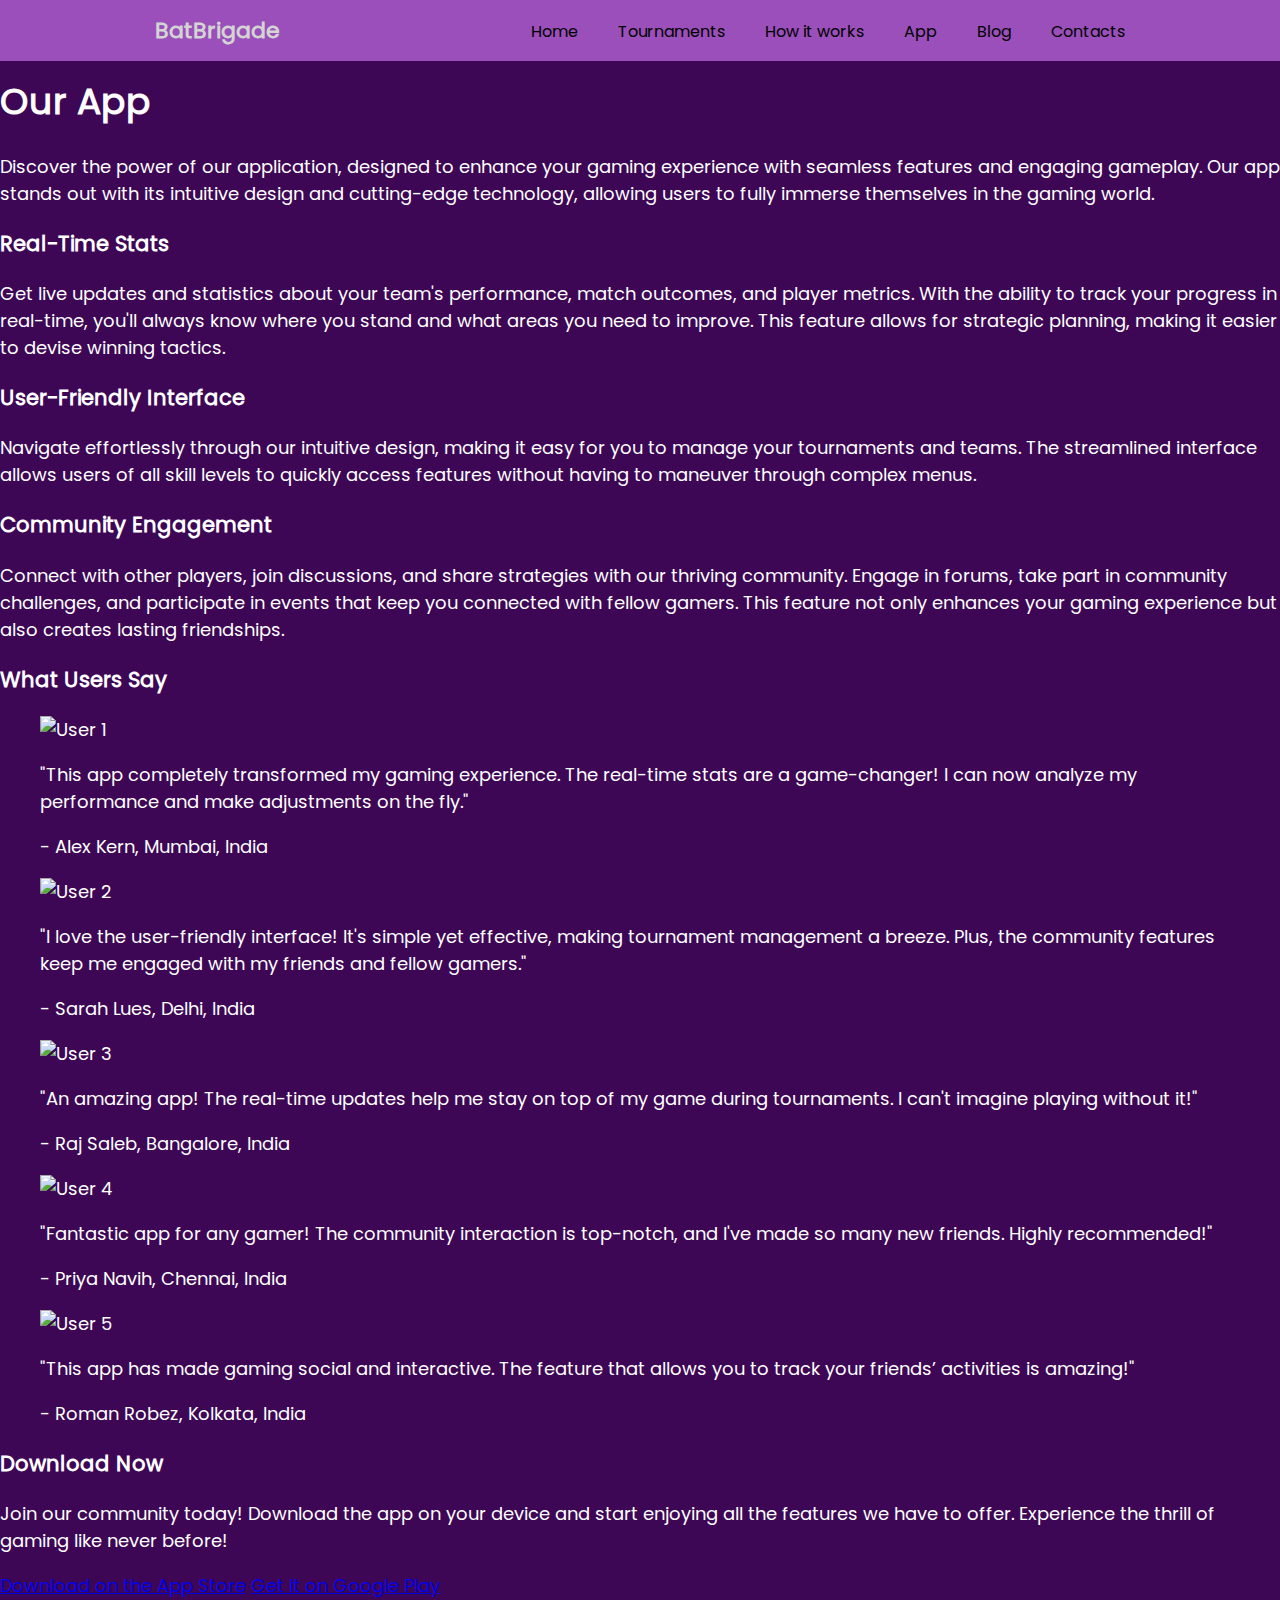
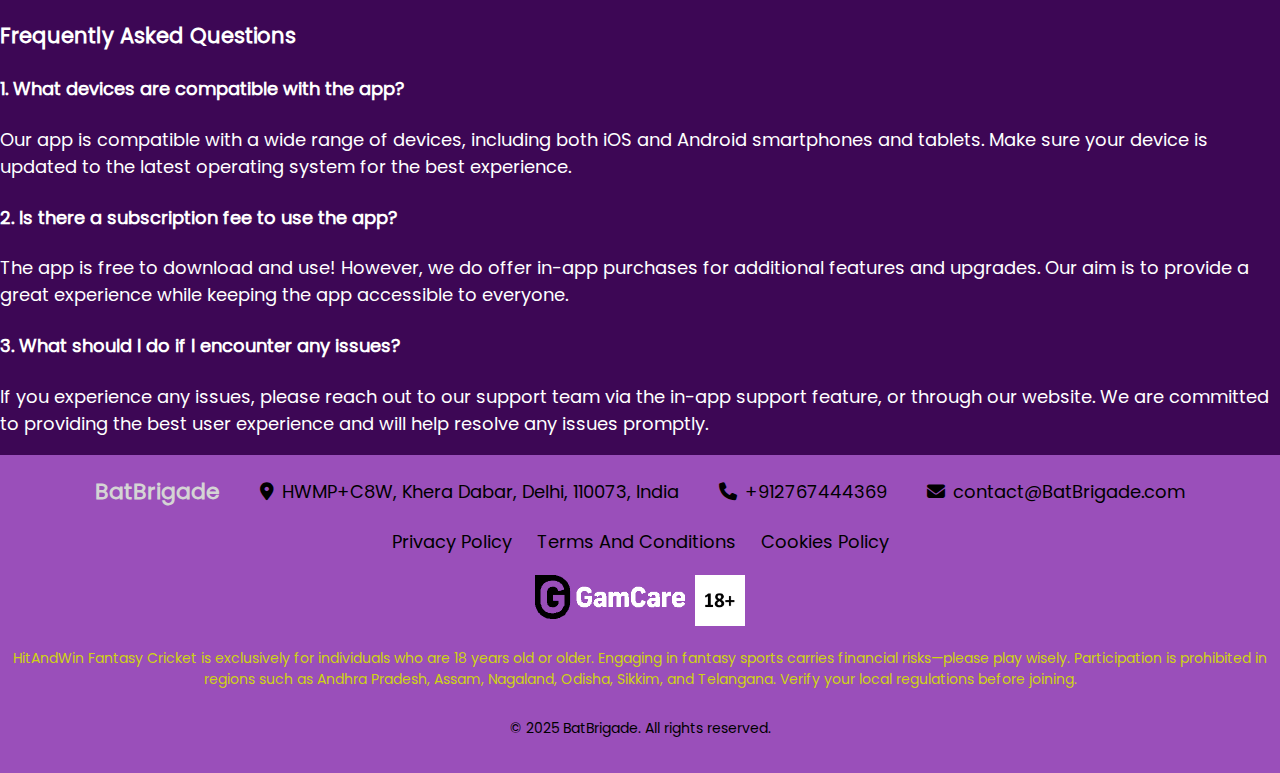
==== app/index.html @ 3cd1f61d "dddd" ====
<!DOCTYPE html>
<html lang="en">

<head>
    <meta charset="UTF-8" />
    <meta name="viewport" content="width=device-width, initial-scale=1.0" />
    <title>BatBrigade - Elevate Your Football Fantasy Experience</title>
    <meta name="description"
        content="BatBrigade offers an exhilarating football fantasy platform where strategy meets passion. Assemble your ultimate team, compete against others, and rise to the top of your league. Join us today for exciting challenges and exclusive rewards!" />
    <link rel="stylesheet" href="/fonts/fontawesome/css/all.min.css" />
    <link rel="icon" href="/img/favicon.ico" />
    <link rel="stylesheet" href="/style.css" />

    <script src="/burgerMenu.js" defer></script>
</head>

<body>
    <header class="header">
        <nav class="navigation">
            <a class="header-link" href="/">BatBrigade</a>
            <div class="burger-menu" id="burgerMenu">
                <div class="burger-line"></div>
                <div class="burger-line"></div>
                <div class="burger-line"></div>
            </div>
            <ul class="nav-list" id="navList">
                <li class="nav-item">
                    <a class="nav-link" href="/">Home</a>
                </li>
                <li class="nav-item">
                    <a class="nav-link" href="/tournaments/">Tournaments</a>
                </li>
                <li class="nav-item">
                    <a class="nav-link" href="/how-it-works/">How it works</a>
                </li>
                <li class="nav-item">
                    <a class="nav-link" href="/app/">App</a>
                </li>
                <li class="nav-item">
                    <a class="nav-link" href="/blog/">Blog</a>
                </li>
                <li class="nav-item">
                    <a class="nav-link" href="/contacts/">Contacts</a>
                </li>
            </ul>
        </nav>
    </header>

    <main class="main-content">
        <section class="app-section">
            <h1 class="app-title">Our App</h1>
            <p class="app-intro">Discover the power of our application, designed to enhance your gaming experience with seamless features and engaging gameplay. Our app stands out with its intuitive design and cutting-edge technology, allowing users to fully immerse themselves in the gaming world.</p>
        
            <div class="app-feature">
                <h3 class="app-feature-title">Real-Time Stats</h3>
                <p class="app-feature-description">Get live updates and statistics about your team's performance, match outcomes, and player metrics. With the ability to track your progress in real-time, you'll always know where you stand and what areas you need to improve. This feature allows for strategic planning, making it easier to devise winning tactics.</p>
            </div>
        
            <div class="app-feature">
                <h3 class="app-feature-title">User-Friendly Interface</h3>
                <p class="app-feature-description">Navigate effortlessly through our intuitive design, making it easy for you to manage your tournaments and teams. The streamlined interface allows users of all skill levels to quickly access features without having to maneuver through complex menus.</p>
            </div>
        
            <div class="app-feature">
                <h3 class="app-feature-title">Community Engagement</h3>
                <p class="app-feature-description">Connect with other players, join discussions, and share strategies with our thriving community. Engage in forums, take part in community challenges, and participate in events that keep you connected with fellow gamers. This feature not only enhances your gaming experience but also creates lasting friendships.</p>
            </div>
        
        
            <div class="app-testimonials-section">
                <h3 class="app-testimonials-title">What Users Say</h3>
                <blockquote class="app-testimonial">
                    <img src="/img/user/user1.jpg" alt="User 1" class="user-image" />
                    <p>"This app completely transformed my gaming experience. The real-time stats are a game-changer! I can now analyze my performance and make adjustments on the fly."</p>
                    <p>- Alex Kern, Mumbai, India</p>
                </blockquote>
                <blockquote class="app-testimonial">
                    <img src="/img/user/user2.jpg" alt="User 2" class="user-image" />
                    <p>"I love the user-friendly interface! It's simple yet effective, making tournament management a breeze. Plus, the community features keep me engaged with my friends and fellow gamers."</p>
                    <p>- Sarah Lues, Delhi, India</p>
                </blockquote>
                <blockquote class="app-testimonial">
                    <img src="/img/user/user3.jpg" alt="User 3" class="user-image" />
                    <p>"An amazing app! The real-time updates help me stay on top of my game during tournaments. I can't imagine playing without it!"</p>
                    <p>- Raj Saleb, Bangalore, India</p>
                </blockquote>
                <blockquote class="app-testimonial">
                    <img src="/img/user/user4.jpg" alt="User 4" class="user-image" />
                    <p>"Fantastic app for any gamer! The community interaction is top-notch, and I've made so many new friends. Highly recommended!"</p>
                    <p>- Priya Navih, Chennai, India</p>
                </blockquote>
                <blockquote class="app-testimonial">
                    <img src="/img/user/user5.jpg" alt="User 5" class="user-image" />
                    <p>"This app has made gaming social and interactive. The feature that allows you to track your friends’ activities is amazing!"</p>
                    <p>- Roman Robez, Kolkata, India</p>
                </blockquote>
            </div>
        
            <div class="app-download-section">
                <h3 class="app-download-title">Download Now</h3>
                <p class="app-download-description">Join our community today! Download the app on your device and start enjoying all the features we have to offer. Experience the thrill of gaming like never before!</p>
                <a class="app-download-button" href="/contacts/">Download on the App Store</a>
                <a class="app-download-button" href="/contacts/">Get it on Google Play</a>
            </div>
        </section>
        <Section>

            <div class="app-faq-section">
                <h3 class="app-faq-title">Frequently Asked Questions</h3>
                <div class="app-faq-item">
                    <h4 class="app-faq-question">1. What devices are compatible with the app?</h4>
                    <p class="app-faq-answer">Our app is compatible with a wide range of devices, including both iOS and Android smartphones and tablets. Make sure your device is updated to the latest operating system for the best experience.</p>
                </div>
                <div class="app-faq-item">
                    <h4 class="app-faq-question">2. Is there a subscription fee to use the app?</h4>
                    <p class="app-faq-answer">The app is free to download and use! However, we do offer in-app purchases for additional features and upgrades. Our aim is to provide a great experience while keeping the app accessible to everyone.</p>
                </div>
                <div class="app-faq-item">
                    <h4 class="app-faq-question">3. What should I do if I encounter any issues?</h4>
                    <p class="app-faq-answer">If you experience any issues, please reach out to our support team via the in-app support feature, or through our website. We are committed to providing the best user experience and will help resolve any issues promptly.</p>
                </div>
            </div>
        </Section>

        
    </main>

    <footer class="site-footer">
        <div class="footer-content">
            <div class="footer-details">
                <a class="footer-brand" href="/">BatBrigade</a>
                <a class="footer-location" href="https://maps.app.goo.gl/PAyscqcMWLx6VboC6" target="_blank">
                    <i class="fas fa-map-marker-alt"></i>HWMP+C8W, Khera Dabar, Delhi, 110073, India
                </a>
                <a class="footer-phone" href="tel:+912767444369">
                    <i class="fas fa-phone"></i> +912767444369
                </a>
                <a class="footer-email" href="mailto:contact@BatBrigade.com">
                    <i class="fas fa-envelope"></i> contact@BatBrigade.com
                </a>
            </div>
            <div class="footer-links">
                <a href="/privacy-policy/">Privacy Policy</a>
                <a href="/terms-conditions/">Terms And Conditions</a>
                <a href="/cookies-policy/">Cookies Policy</a>
            </div>
            <div class="footer-badges">
                <a href="https://www.gamcare.org" target="_blank">
                    <img src="/img/ga-care2.png" alt="begamble" class="footer-badge" />
                </a>
                <img src="/img/18.jpg" alt="18+" class="footer-age-restriction" />
            </div>
        </div>
        <p class="footer-warn">
            HitAndWin Fantasy Cricket is exclusively for individuals who are 18 years old or older. Engaging in fantasy sports carries financial risks—please play wisely. Participation is prohibited in regions such as Andhra Pradesh, Assam, Nagaland, Odisha, Sikkim, and Telangana. Verify your local regulations before joining.
        </p>
        <p class="footer-rights">&copy; 2025 BatBrigade. All rights reserved.</p>
    </footer>
</body>

</html>
---- style.css ----
@font-face {
    font-family: "Poppins";
    src: url("fonts/Poppins-Regular.ttf") format("truetype");
    font-weight: normal;
    font-style: normal;
}

html,
body {
    height: 100%;
    max-width: 1920px;
    margin: 0 auto;
}

html {
    scroll-behavior: smooth;
}

body {
    font-family: "Poppins", sans-serif;
    font-size: 18px;
    font-weight: 400;
    margin: 0;
    background-color: #3d0755;
    color: rgb(255, 255, 255);
    display: flex;
    flex-direction: column;
    overflow-x: hidden;
}

* {
    box-sizing: border-box;
}

@media (max-width: 900px) {
    body {
        font-size: 16px;
    }
    .navigation {
        flex-direction: column;
        gap: 10px;
    }
    .header {
        padding: 35px 0;
        display: flex;
        justify-content: center;
    }
    .main-content {
        margin-top: 80px !important;
    }

    
}
body::-webkit-scrollbar {
    width: 10px;
    background-color: white;
}
body::-webkit-scrollbar-thumb {
    background-color: silver;
}
body::-webkit-scrollbar-track {
    -webkit-box-shadow: inset 0 0 6px white;
    background-color: transparent;
}
.header {
    padding: 14px 20px;
    position: fixed;
    top: 0px;
    left: 0px;
    right: 0px;
    background-color: #9a4fba;
    transition: top 0.3s;
    z-index: 1000;
    max-width: 1920px;
    margin: 0 auto;
    transition: transform 0.3s ease; /* Smooth transition */
}

.header.hidden {
    transform: translateY(-100%);  /* Move off screen */
}
.navigation {
    display: flex;
    justify-content: center;
    align-items: center;
}
.header-link,
.footer-brand {
    text-decoration: none;
    color: rgb(212, 212, 212);
    font-weight: 900;
    font-size: 22px;
    transition: color 0.3s ease;
}
.nav-list {
    list-style: none;
    padding: 0;
    margin: 0;
    display: flex;
}
.nav-item {
    margin-left: 20px;
}
.nav-link {
    font-weight: 100;
    text-decoration: none;
    color: rgb(0, 0, 0);
    font-size: 16px;
    border-bottom: 1px solid transparent;
    transition: color 0.3s ease;
}

@media (max-width: 550px) {
    .nav-item {
        margin-left: 5px;
        font-size: 14px;
    }
    .nav-link {
        padding: 2px 5px;
    }
}

.nav-list.show {
    max-height: 500px;
    opacity: 1;
}

.burger-menu {
    display: none;
    flex-direction: column;
    cursor: pointer;
    transition: transform 0.3s ease;
}

.burger-line {
    width: 30px;
    height: 2px;
    background-color: rgb(0, 0, 0);
    margin: 3px 0;
    transition: 0.3s;
}

.burger-menu.active .burger-line:nth-child(1) {
    transform: translateY(8px) rotate(45deg);
}

.burger-menu.active .burger-line:nth-child(2) {
    opacity: 0;
}

.burger-menu.active .burger-line:nth-child(3) {
    transform: translateY(-8px) rotate(-45deg);
}

@media (max-width: 730px) {
    .nav-list {
        list-style: none;
        padding: 0;
        margin: 0;
        display: flex;
        transition: max-height 0.3s ease, opacity 0.3s ease;
        max-height: 0;
        overflow: hidden;
        opacity: 0;
    }
    .nav-list {
        display: flex;
    }

    .burger-menu {
        display: flex;
        margin-right: 15px;
    }
    .navigation {
        flex-direction: row;
        flex-wrap: wrap;
    }
}

.main-content {
    margin-top: 50px;
}

.navigation {
    margin: 0 auto;
    display: flex;
    align-items: center;
    width: 100%;
    max-width: 1200px;
    justify-content: space-around;
}

@media (max-width: 768px) {
    .main-content {
        margin-top: 52px;
    }
    .navigation {
        justify-content: space-evenly;
    }
}

.nav-list {
    display: flex;
    gap: 20px;
    list-style: none;
}

.nav-item {
    position: relative;
}

@media (max-width: 730px) {
    .burger-menu {
        display: flex;
    }
    .nav-list {
        display: flex;
        flex-direction: column;
        background-color: #ced413;
        position: absolute;
        top: 60px;
        right: 0;
        width: 100%;
        padding: 15px;
        box-shadow: 0 4px 6px rgba(0, 0, 0, 0.1);
    }
    .nav-list.active {
        display: flex;
    }
}

@media (max-width:426px) {
    .header{
        background-color: transparent;
        border-bottom: none;
    }

    .header-link{
        display: none;
    }
    
    .burger-line{
        background-color: white;
    }
    .main-content{
        margin-top: 0;
    }
    .slider-header{
        margin-top: 0;
    }
    .burger-menu{
        z-index: 10000;
        position: fixed;
        right: 15px;
        top: 15px;
    }
    .nav-list{
        top: 0;
    }
}

.site-footer {
    background-color: #9a4fba; /* Темно-синий цвет фона */
    color: #000000; /* Светлый цвет текста */
    padding: 20px 0;
    margin-top: auto;
}

.footer-content {
    max-width: 1200px; /* Максимальная ширина футера */
    margin: 0 auto; /* Центрирование */
    padding: 0 20px; /* Отступы */
    display: flex; /* Для выравнивания по строкам */
    flex-direction: column; /* Вертикальное расположение элементов */
    align-items: center; /* Центрирование элементов по горизонтали */
}

.footer-details {
    margin-bottom: 20px; /* Отступ внизу */
    text-align: center; /* Центрирование текста */
    display: flex;
    justify-content: space-between;
    gap: 40px;
}

.footer-location,
.footer-phone,
.footer-email {
    color: #000000; /* Цвет текста */
    display: flex; /* Блочный элемент для переноса на новую строку */
    align-items: center;
    gap: 8px;
    text-decoration: none; /* Убираем подчеркивание */
    transition: color 0.3s ease;
}

.footer-links {
    margin-bottom: 20px; /* Отступ внизу */
    text-align: center; /* Центрирование */
}

.footer-links a {
    margin: 0 10px; /* Группируем ссылки с отступами */
    color: #000000; /* Цвет текста */
    text-decoration: none; /* Убираем подчеркивание */
    transition: color 0.3s; /* Плавный переход цвета */
}

.footer-badges {
    display: flex; /* Для выстраивания значков в ряд */
    justify-content: center; /* Центрирование */
}

.footer-age-restriction {
    max-width: 50px; /* Максимальная ширина значков */
    margin: 0 5px; /* Отступ между значками */
}

.footer-badge {
    max-width: 150px; /* Максимальная ширина значков */
    margin: 0 5px; /* Отступ между значками */
}

.footer-rights {
    text-align: center; /* Центрируем текст */
    margin-top: 20px; /* Отступ сверху */
    font-size: 14px; /* Размер шрифта */
}
.footer-warn {
    text-align: center; /* Центрируем текст */
    padding: 8px;
    font-size: 14px; /* Размер шрифта */
    color: #ced413;
}
/* Адаптивность */
@media (max-width: 1200px) {
    .footer-details {
        margin-bottom: 20px; /* Отступ внизу */
        text-align: center; /* Центрирование текста */
        display: block;
    }
    
}

/* Адаптивность */
@media (max-width: 768px) {
    .footer-content {
        flex-direction: column; /* Убеждаемся, что элементы остаются вертикальными на маленьких экранах */
    }
}



















@media (min-width: 1025px) {
    .header-link:hover,
    .footer-brand:hover {
        color: rgb(0, 0, 0);
    }
    .nav-link:hover {
        color: rgb(176, 176, 176);
    }
    .footer-location:hover,
    .footer-phone:hover,
    .footer-email:hover {
        color: rgb(176, 176, 176);
    }
    .footer-links a:hover {
        color: rgb(176, 176, 176);
    }
}
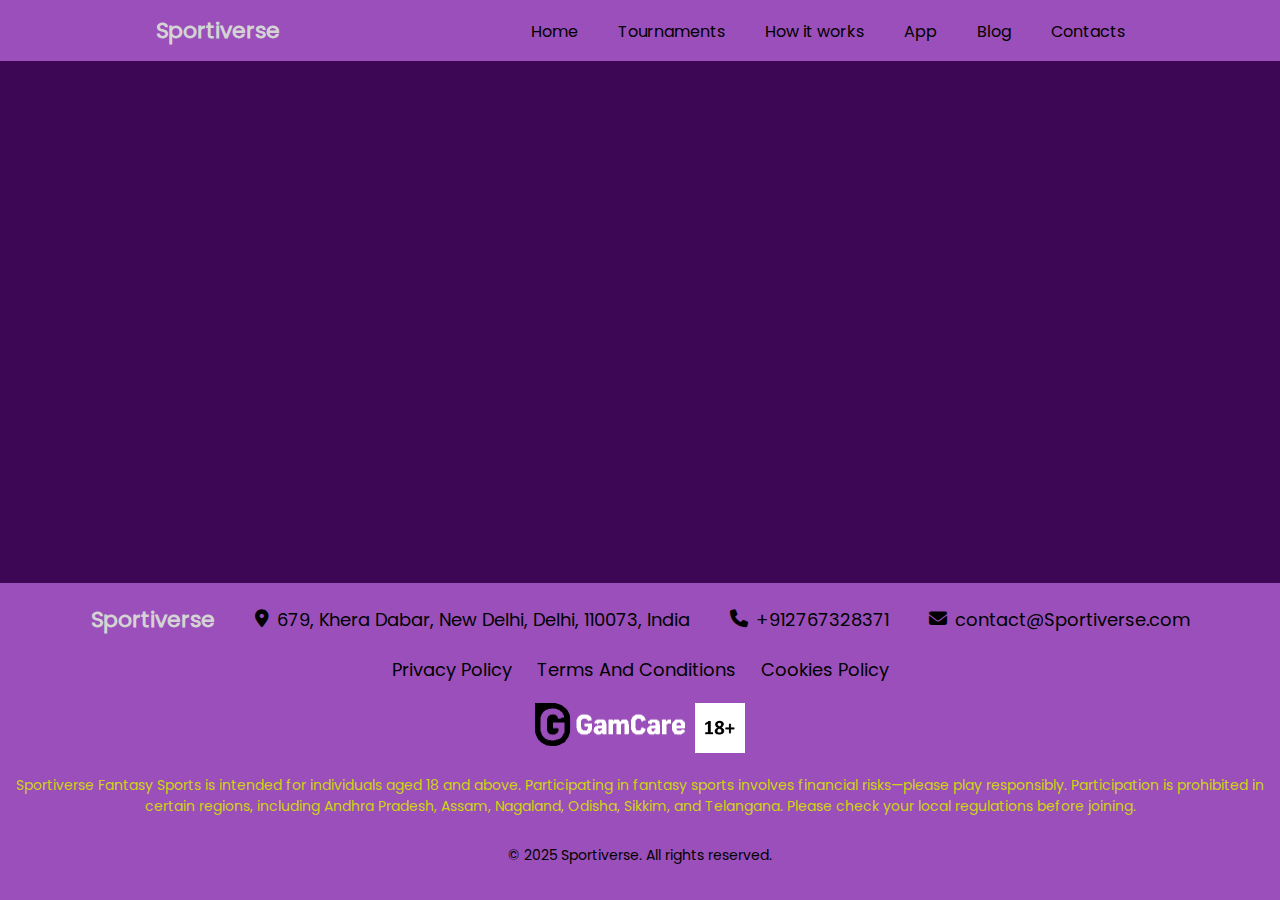
==== commit bf86dd2d: "dfgdfg" ====
--- a/app/index.html
+++ b/app/index.html
@@ -4,20 +4,25 @@
 <head>
     <meta charset="UTF-8" />
     <meta name="viewport" content="width=device-width, initial-scale=1.0" />
-    <title>BatBrigade - Elevate Your Football Fantasy Experience</title>
+    <title>
+        Explore the Sportiverse App - Your Fantasy Sports Companion
+    </title>
     <meta name="description"
-        content="BatBrigade offers an exhilarating football fantasy platform where strategy meets passion. Assemble your ultimate team, compete against others, and rise to the top of your league. Join us today for exciting challenges and exclusive rewards!" />
+        content="Discover the Sportiverse app! Join a thrilling fantasy sports experience at your fingertips. Build teams, track stats, and compete with friends all from your mobile device. Download now and elevate your game!"
+    />
     <link rel="stylesheet" href="/fonts/fontawesome/css/all.min.css" />
     <link rel="icon" href="/img/favicon.ico" />
     <link rel="stylesheet" href="/style.css" />
 
     <script src="/burgerMenu.js" defer></script>
+    <script src="/header.js" defer></script>
+
 </head>
 
 <body>
     <header class="header">
         <nav class="navigation">
-            <a class="header-link" href="/">BatBrigade</a>
+            <a class="header-link" href="/">Sportiverse</a>
             <div class="burger-menu" id="burgerMenu">
                 <div class="burger-line"></div>
                 <div class="burger-line"></div>
@@ -46,97 +51,22 @@
         </nav>
     </header>
 
-    <main class="main-content">
-        <section class="app-section">
-            <h1 class="app-title">Our App</h1>
-            <p class="app-intro">Discover the power of our application, designed to enhance your gaming experience with seamless features and engaging gameplay. Our app stands out with its intuitive design and cutting-edge technology, allowing users to fully immerse themselves in the gaming world.</p>
-        
-            <div class="app-feature">
-                <h3 class="app-feature-title">Real-Time Stats</h3>
-                <p class="app-feature-description">Get live updates and statistics about your team's performance, match outcomes, and player metrics. With the ability to track your progress in real-time, you'll always know where you stand and what areas you need to improve. This feature allows for strategic planning, making it easier to devise winning tactics.</p>
-            </div>
-        
-            <div class="app-feature">
-                <h3 class="app-feature-title">User-Friendly Interface</h3>
-                <p class="app-feature-description">Navigate effortlessly through our intuitive design, making it easy for you to manage your tournaments and teams. The streamlined interface allows users of all skill levels to quickly access features without having to maneuver through complex menus.</p>
-            </div>
-        
-            <div class="app-feature">
-                <h3 class="app-feature-title">Community Engagement</h3>
-                <p class="app-feature-description">Connect with other players, join discussions, and share strategies with our thriving community. Engage in forums, take part in community challenges, and participate in events that keep you connected with fellow gamers. This feature not only enhances your gaming experience but also creates lasting friendships.</p>
-            </div>
-        
-        
-            <div class="app-testimonials-section">
-                <h3 class="app-testimonials-title">What Users Say</h3>
-                <blockquote class="app-testimonial">
-                    <img src="/img/user/user1.jpg" alt="User 1" class="user-image" />
-                    <p>"This app completely transformed my gaming experience. The real-time stats are a game-changer! I can now analyze my performance and make adjustments on the fly."</p>
-                    <p>- Alex Kern, Mumbai, India</p>
-                </blockquote>
-                <blockquote class="app-testimonial">
-                    <img src="/img/user/user2.jpg" alt="User 2" class="user-image" />
-                    <p>"I love the user-friendly interface! It's simple yet effective, making tournament management a breeze. Plus, the community features keep me engaged with my friends and fellow gamers."</p>
-                    <p>- Sarah Lues, Delhi, India</p>
-                </blockquote>
-                <blockquote class="app-testimonial">
-                    <img src="/img/user/user3.jpg" alt="User 3" class="user-image" />
-                    <p>"An amazing app! The real-time updates help me stay on top of my game during tournaments. I can't imagine playing without it!"</p>
-                    <p>- Raj Saleb, Bangalore, India</p>
-                </blockquote>
-                <blockquote class="app-testimonial">
-                    <img src="/img/user/user4.jpg" alt="User 4" class="user-image" />
-                    <p>"Fantastic app for any gamer! The community interaction is top-notch, and I've made so many new friends. Highly recommended!"</p>
-                    <p>- Priya Navih, Chennai, India</p>
-                </blockquote>
-                <blockquote class="app-testimonial">
-                    <img src="/img/user/user5.jpg" alt="User 5" class="user-image" />
-                    <p>"This app has made gaming social and interactive. The feature that allows you to track your friends’ activities is amazing!"</p>
-                    <p>- Roman Robez, Kolkata, India</p>
-                </blockquote>
-            </div>
-        
-            <div class="app-download-section">
-                <h3 class="app-download-title">Download Now</h3>
-                <p class="app-download-description">Join our community today! Download the app on your device and start enjoying all the features we have to offer. Experience the thrill of gaming like never before!</p>
-                <a class="app-download-button" href="/contacts/">Download on the App Store</a>
-                <a class="app-download-button" href="/contacts/">Get it on Google Play</a>
-            </div>
-        </section>
-        <Section>
+    <main class="app-content">
 
-            <div class="app-faq-section">
-                <h3 class="app-faq-title">Frequently Asked Questions</h3>
-                <div class="app-faq-item">
-                    <h4 class="app-faq-question">1. What devices are compatible with the app?</h4>
-                    <p class="app-faq-answer">Our app is compatible with a wide range of devices, including both iOS and Android smartphones and tablets. Make sure your device is updated to the latest operating system for the best experience.</p>
-                </div>
-                <div class="app-faq-item">
-                    <h4 class="app-faq-question">2. Is there a subscription fee to use the app?</h4>
-                    <p class="app-faq-answer">The app is free to download and use! However, we do offer in-app purchases for additional features and upgrades. Our aim is to provide a great experience while keeping the app accessible to everyone.</p>
-                </div>
-                <div class="app-faq-item">
-                    <h4 class="app-faq-question">3. What should I do if I encounter any issues?</h4>
-                    <p class="app-faq-answer">If you experience any issues, please reach out to our support team via the in-app support feature, or through our website. We are committed to providing the best user experience and will help resolve any issues promptly.</p>
-                </div>
-            </div>
-        </Section>
-
-        
     </main>
 
     <footer class="site-footer">
         <div class="footer-content">
             <div class="footer-details">
-                <a class="footer-brand" href="/">BatBrigade</a>
-                <a class="footer-location" href="https://maps.app.goo.gl/PAyscqcMWLx6VboC6" target="_blank">
-                    <i class="fas fa-map-marker-alt"></i>HWMP+C8W, Khera Dabar, Delhi, 110073, India
+                <a class="footer-brand" href="/">Sportiverse</a>
+                <a class="footer-location" href="https://maps.app.goo.gl/9UBGPuFStXqx4ErX6" target="_blank">
+                    <i class="fas fa-map-marker-alt"></i>679, Khera Dabar, New Delhi, Delhi, 110073, India
                 </a>
-                <a class="footer-phone" href="tel:+912767444369">
-                    <i class="fas fa-phone"></i> +912767444369
+                <a class="footer-phone" href="tel:+912767328371">
+                    <i class="fas fa-phone"></i> +912767328371
                 </a>
-                <a class="footer-email" href="mailto:contact@BatBrigade.com">
-                    <i class="fas fa-envelope"></i> contact@BatBrigade.com
+                <a class="footer-email" href="mailto:contact@Sportiverse.com">
+                    <i class="fas fa-envelope"></i> contact@Sportiverse.com
                 </a>
             </div>
             <div class="footer-links">
@@ -152,10 +82,11 @@
             </div>
         </div>
         <p class="footer-warn">
-            HitAndWin Fantasy Cricket is exclusively for individuals who are 18 years old or older. Engaging in fantasy sports carries financial risks—please play wisely. Participation is prohibited in regions such as Andhra Pradesh, Assam, Nagaland, Odisha, Sikkim, and Telangana. Verify your local regulations before joining.
+            Sportiverse Fantasy Sports is intended for individuals aged 18 and above. Participating in fantasy sports involves financial risks—please play responsibly. Participation is prohibited in certain regions, including Andhra Pradesh, Assam, Nagaland, Odisha, Sikkim, and Telangana. Please check your local regulations before joining.
         </p>
-        <p class="footer-rights">&copy; 2025 BatBrigade. All rights reserved.</p>
+        <p class="footer-rights">&copy; 2025 Sportiverse. All rights reserved.</p>
     </footer>
+
 </body>
 
 </html>--- a/style.css
+++ b/style.css
@@ -121,8 +121,7 @@
 }
 
 .nav-list.show {
-    max-height: 500px;
-    opacity: 1;
+    transform: translateX(100%); /* Перемещаем меню на экран */
 }
 
 .burger-menu {
@@ -154,23 +153,29 @@
 
 @media (max-width: 730px) {
     .nav-list {
-        list-style: none;
-        padding: 0;
-        margin: 0;
-        display: flex;
-        transition: max-height 0.3s ease, opacity 0.3s ease;
-        max-height: 0;
-        overflow: hidden;
-        opacity: 0;
+        position: fixed; /* Закрепляем меню */
+        top: 0; /* Начинаем с верхней части экрана */
+        left: -100%; /* Начальное состояние: меню скрыто слева */
+        width: 100vw; /* Ширина меню на весь экран */
+        height: 100vh; /* Высота на весь экран */
+        background-color: #9a4fba; /* Цвет фона меню */
+        padding: 15px; /* Отступы */
+        transition: transform 0.3s ease; /* Плавный переход */
+        z-index: 999; /* Поверх других элементов */
     }
     .nav-list {
         display: flex;
     }
 
     .burger-menu {
-        display: flex;
-        margin-right: 15px;
-    }
+        display: flex; /* Показываем бургер-меню */
+        cursor: pointer;
+        z-index: 1001; /* Предоставляем бургеру высший приоритет */
+        position: fixed;
+        right: 15px; /* Положение бургер-меню */
+        top: 15px; /* Положение бургер-меню */
+    }
+    
     .navigation {
         flex-direction: row;
         flex-wrap: wrap;
@@ -214,11 +219,13 @@
         display: flex;
     }
     .nav-list {
+        text-align: center;
         display: flex;
         flex-direction: column;
-        background-color: #ced413;
+        justify-content: center;
+        background-color: #9a4fba; /* Цвет фона меню */
         position: absolute;
-        top: 60px;
+        top: 0;
         right: 0;
         width: 100%;
         padding: 15px;
@@ -367,6 +374,13 @@
 
 
 
+
+
+
+
+
+
+
 @media (min-width: 1025px) {
     .header-link:hover,
     .footer-brand:hover {
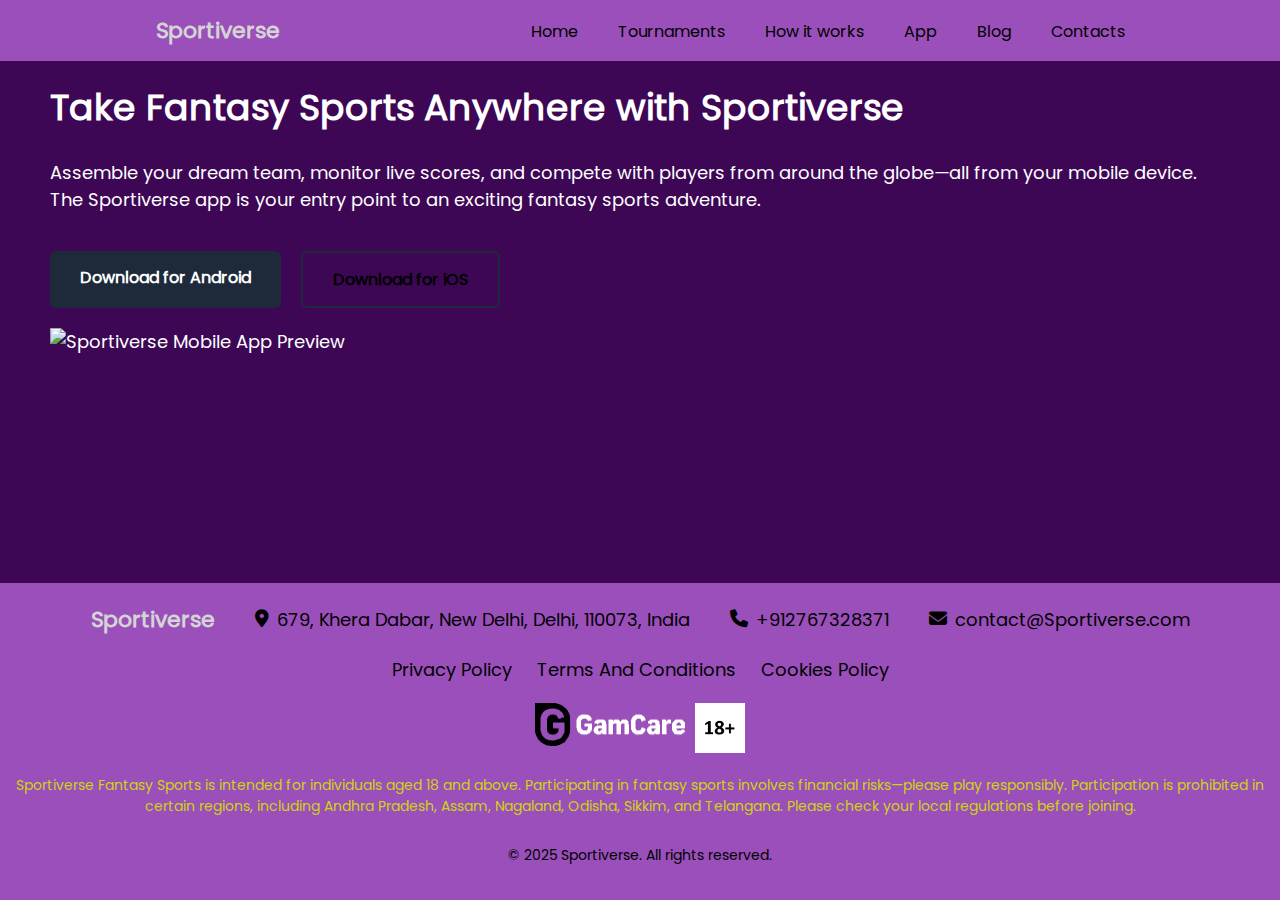
==== commit 15795d9d: "fix" ====
--- a/app/index.html
+++ b/app/index.html
@@ -53,6 +53,24 @@
 
     <main class="app-content">
 
+        <section class="app-hero">
+            <div class="container app">
+                <div class="app-content">
+                    <h1>Take Fantasy Sports Anywhere with Sportiverse</h1>
+                    <p class="app-subtitle">
+                        Assemble your dream team, monitor live scores, and compete with players from around the globe—all from your mobile device. The Sportiverse app is your entry point to an exciting fantasy sports adventure.
+                    </p>
+                    <div class="app-buttons">
+                        <a href="/index.html#form" class="btn primary">Download for Android</a>
+                        <a href="/index.html#form" class="btn secondary">Download for iOS</a>
+                    </div>
+                </div>
+                <div class="app-image">
+                    <img src="assets/img/new2.jpg" alt="Sportiverse Mobile App Preview">
+                </div>
+            </div>
+        </section>
+
     </main>
 
     <footer class="site-footer">
--- a/style.css
+++ b/style.css
@@ -181,6 +181,10 @@
         flex-wrap: wrap;
     }
 }
+.form-group{
+    align-items: flex-end;
+    margin-bottom: 20px;
+}
 
 .main-content {
     margin-top: 50px;
@@ -358,7 +362,410 @@
 
 
 
-
+.container-signup-context {
+    max-width: 1200px;
+    margin: 0 auto;
+    text-align: center;
+    margin-top: 80px;
+  }
+  
+  .signup-heading-context {
+    font-size: 1.5rem;
+    color: #ffffff;
+    margin-bottom: 40px;
+    text-shadow: 0 2px 4px rgba(0, 0, 0, 0.1);
+    padding: 0 20px;
+  }
+  
+  /* Content Layout */
+  .signup-content-context {
+    display: flex;
+    align-items: center;
+    justify-content: space-between;
+    flex-wrap: wrap;
+    gap: 30px;
+    margin-bottom: 40px;
+    padding: 0 20px;
+  }
+  
+  /* Image Styling */
+  .signup-image-context img {
+    width: 100%;
+    max-width: 500px;
+    border-radius: 15px;
+    box-shadow: 0 5px 15px rgba(0, 0, 0, 0.2);
+  }
+  
+  /* Form Wrapper */
+  .signup-form-wrapper-context {
+    flex: 1;
+    max-width: 450px;
+    background: #ffffff;
+    padding: 30px;
+    border-radius: 15px;
+    box-shadow: 0 5px 20px rgba(0, 0, 0, 0.1);
+    text-align: left;
+  }
+  
+  /* Form Labels */
+  .form-label-context {
+    font-size: 1rem;
+    color: #000000;
+    margin-bottom: 8px;
+    display: block;
+  }
+  
+  /* Form Inputs */
+  .form-input-context {
+    width: 100%;
+    padding: 10px 15px;
+    margin-bottom: 20px;
+    border: 1px solid #ddd;
+    border-radius: 8px;
+    font-size: 1rem;
+    transition: border-color 0.3s ease;
+  }
+  
+  .form-input-context:focus {
+    border-color: #ffd700;
+    outline: none;
+  }
+  
+  /* Submit Button */
+  .form-button-context {
+    display: block;
+    width: 100%;
+    padding: 12px 20px;
+    margin-top: 20px;
+    font-size: 1rem;
+    color: #ffffff;
+    background: linear-gradient(90deg, #0008ff, #6600ff);
+    border: none;
+    border-radius: 8px;
+    cursor: pointer;
+    font-weight: bold;
+    text-transform: uppercase;
+    transition: background 0.3s ease, transform 0.3s ease;
+    transition: all 0.2s ease-in-out;
+  }
+  
+  .form-button-context:hover {
+    background: linear-gradient(90deg, #0400ff, #00b7ff);
+    transform: translateY(-2px);
+  }
+  
+  /* Success Message */
+  .form-success-context {
+    font-size: 1rem;
+    color: #2d2d2d;
+    margin-top: 20px;
+    display: none;
+  }
+  
+  .form-success-context.visible {
+    display: block;
+  }
+
+  .privacy-link-contacts {
+    color: #007BFF;
+    transition: color 0.3s ease;
+  }
+  
+  /* Responsive Design */
+  @media (max-width: 900px) {
+    .signup-content-context {
+      flex-direction: column;
+      align-items: center;
+    }
+  
+    .signup-image-context img {
+      max-width: 80%;
+    }
+    .signup-form-wrapper-context{
+        width: 80%;
+        max-width: none;
+    }
+
+  }
+
+
+/* Games Section Styles */
+.Fantasy-section {
+    background-color: var(--body-color);
+    padding: 20px 0;
+  }
+  .Fantasy-btn {
+    display: block;
+    max-width: 200px;
+    text-align: center;
+    margin: 30px auto;
+  }
+  
+  .Fantasy-section .wrapper {
+    max-width: 1200px;
+    margin: 0 auto;
+    padding: 0 20px;
+  }
+  
+  .section-subtitle {
+    font-family: var(--font-body);
+    font-size: 1.2rem;
+    color: var(--text-color);
+    text-align: center;
+    margin-bottom: 60px;
+    animation: fadeInDown 1.2s ease-out;
+  }
+  
+  .Fantasy-grid {
+    display: grid;
+    grid-template-columns: repeat(auto-fit, minmax(280px, 1fr));
+    gap: 40px;
+  }
+  
+  .game-block {
+    background-color: var(--text-color-second);
+    border-radius: 20px;
+    overflow: hidden;
+    box-shadow: 0 4px 20px rgba(0, 0, 0, 0.1);
+    transition: transform 0.3s ease, box-shadow 0.3s ease;
+  }
+  
+  .game-block:hover {
+    transform: translateY(-10px);
+    box-shadow: 0 8px 30px rgba(0, 0, 0, 0.2);
+  }
+  
+  .game-image img {
+    width: 100%;
+    height: auto;
+    display: block;
+  }
+  
+  .game-content {
+    padding: 20px;
+    background-color: rgba(0, 0, 0, 0.347);
+  }
+  
+  .game-title {
+    font-family: var(--font-headings);
+    font-size: 1.8rem;
+    color: var(--heading-color);
+    margin-bottom: 15px;
+  }
+  
+  .game-description {
+    font-family: var(--font-body);
+    font-size: 1rem;
+    color: var(--text-color);
+    line-height: 1.6;
+    margin-bottom: 20px;
+  }
+  
+  .game-button {
+    display: inline-block;
+    padding: 10px 20px;
+    background-color: var(--primary-color);
+    color: var(--text-color-second);
+    border-radius: 25px;
+    text-decoration: none;
+    font-family: var(--font-headings);
+    font-weight: bold;
+    transition: background-color 0.3s ease;
+  }
+  
+  .game-button:hover {
+    background-color: var(--secondary-color);
+  }
+  
+  /* Animations */
+  @keyframes fadeInDown {
+    from {
+      opacity: 0;
+      transform: translateY(-20px);
+    }
+    to {
+      opacity: 1;
+      transform: translateY(0);
+    }
+  }
+  
+
+  
+
+
+
+
+  .Blog-section {
+    background-color: var(--body-color);
+    padding: 100px 0;
+  }
+  
+  
+  
+  
+  .Blog-grid {
+    display: grid;
+    grid-template-columns: repeat(2, 1fr); /* Ð”Ð²Ðµ ÐºÐ¾Ð»Ð¾Ð½ÐºÐ¸ */
+    gap: 30px;
+    padding: 0 20px;
+  }
+  
+  .Blog-block {
+    background-color: var(--footer-header-bg);
+    border-radius: 10px;
+    overflow: hidden;
+    box-shadow: 0 4px 12px rgba(0, 0, 0, 0.1);
+    transition: transform 0.3s ease, box-shadow 0.3s ease;
+    display: flex;
+    flex-direction: column;
+  }
+  
+  .Blog-block:hover {
+    transform: translateY(-10px);
+    box-shadow: 0 8px 20px rgba(0, 0, 0, 0.2);
+  }
+  
+  .Blog-image {
+    position: relative;
+    height: 250px;
+    overflow: hidden;
+  }
+  
+  .Blog-image img {
+    width: 100%;
+    height: 100%;
+    object-fit: cover;
+    transition: transform 0.3s ease;
+  }
+  
+  .Blog-block:hover .Blog-image img {
+    transform: scale(1.1);
+  }
+  
+  .Blog-title {
+    font-family: var(--font-headings);
+    font-size: 1.5rem;
+    color: var(--text-color-second);
+    margin: 0;
+    text-align: center;
+  }
+  .section-title{
+    text-align: center;
+  }
+  
+  .Blog-content {
+    padding: 20px;
+    flex: 1;
+    display: flex;
+    flex-direction: column;
+    justify-content: space-between;
+    background-color: rgba(0, 0, 0, 0.363);
+  }
+  
+  .Blog-excerpt {
+    font-family: var(--font-body);
+    font-size: 1rem;
+    color: var(--footer-header-text);
+    line-height: 1.6;
+    margin-bottom: 20px;
+  }
+  
+  .Blog-link {
+    display: inline-block;
+    padding: 10px 20px;
+    color: white;
+    font-family: var(--font-body);
+    font-size: 1rem;
+    text-decoration: none;
+    border-radius: 50px;
+    background-color: var(--primary-color);
+    transition: background-color 0.3s ease, transform 0.3s ease;
+    align-self: flex-start;
+  }
+  
+  .Blog-link:hover {
+    background-color: var(--additional-color);
+    transform: scale(1.05);
+  }
+  
+  .view-Blog-btn-container {
+    text-align: center;
+    margin-top: 50px;
+  }
+  
+  .Blog-sec-btn {
+    border-radius: 50px;
+    font-weight: 600;
+    text-transform: uppercase;
+    color: var(--text-color-second);
+    background-color: var(--primary-color);
+    padding: 15px 30px;
+    transition: all 0.3s ease;
+    text-decoration: none;
+    display: inline-block;
+  }
+  
+  .Blog-sec-btn:hover {
+    background-color: var(--additional-color);
+    transform: scale(1.05);
+  }
+
+
+
+
+
+.app-hero{
+    padding: 0 50px;
+    margin-top: 80px;
+}
+.app-buttons {
+    display: flex;
+    gap: 20px;
+  }
+  
+  .btn {
+    display: inline-block;
+    padding: 14px 30px;
+    font-size: 1rem;
+    font-weight: bold;
+    text-decoration: none;
+    border-radius: 6px;
+    transition: background 0.3s, transform 0.2s;
+  }
+  
+  .btn.primary,.btn.secondary {
+    background-color: #1e2a3a;
+    color: white;
+    margin: 20px 0;
+  }
+  
+  
+  
+  .btn.primary:hover {
+    background-color: #2d4058;
+    transform: scale(1.05);
+  }
+  
+  .btn.secondary {
+    background: transparent;
+    border: 2px solid #1e2a3a;
+    color: black;
+  }
+  
+  .btn.secondary:hover {
+    background-color: #ced0d2;
+    transform: scale(1.05);
+  }
+  .app-image{
+    width: 100%;
+  }
+  
+  .app-image img{
+    width: 100%;
+    height: 500px;
+    object-fit: cover;
+  }
+  
 
 
 
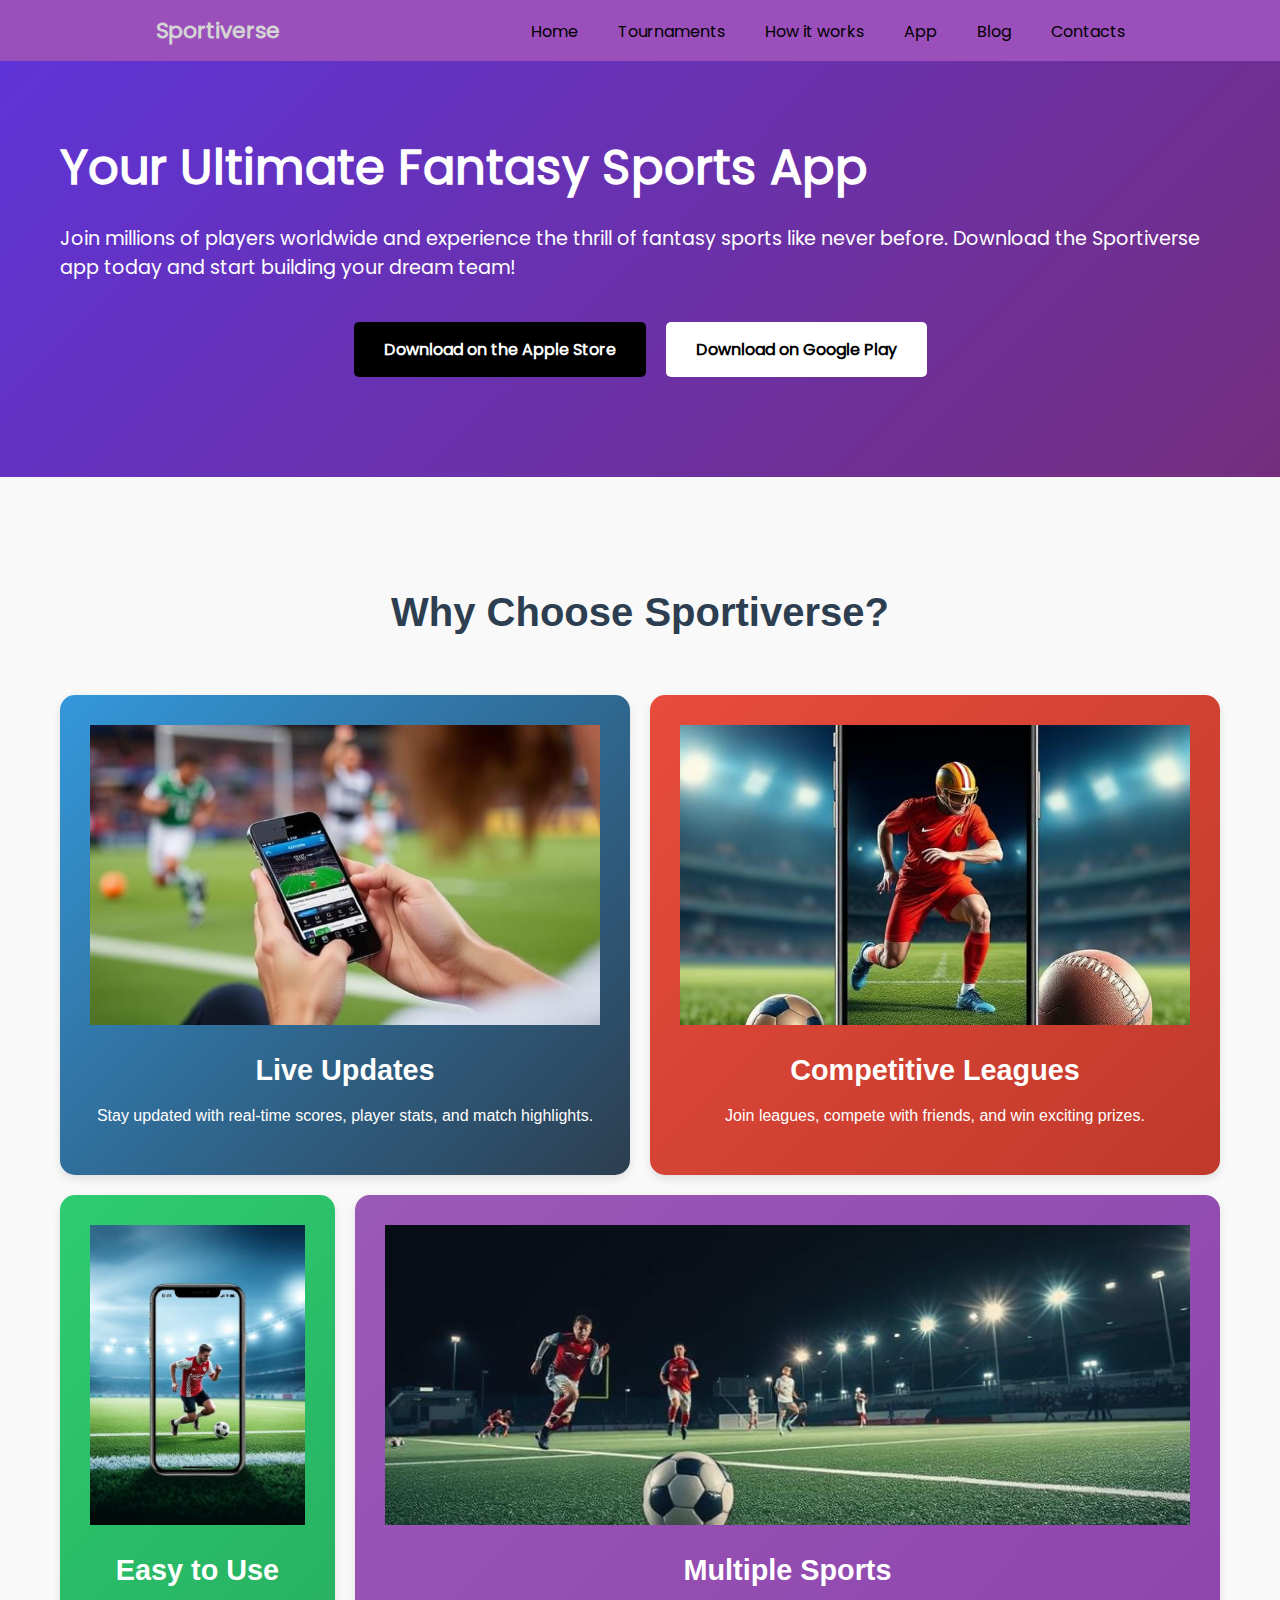
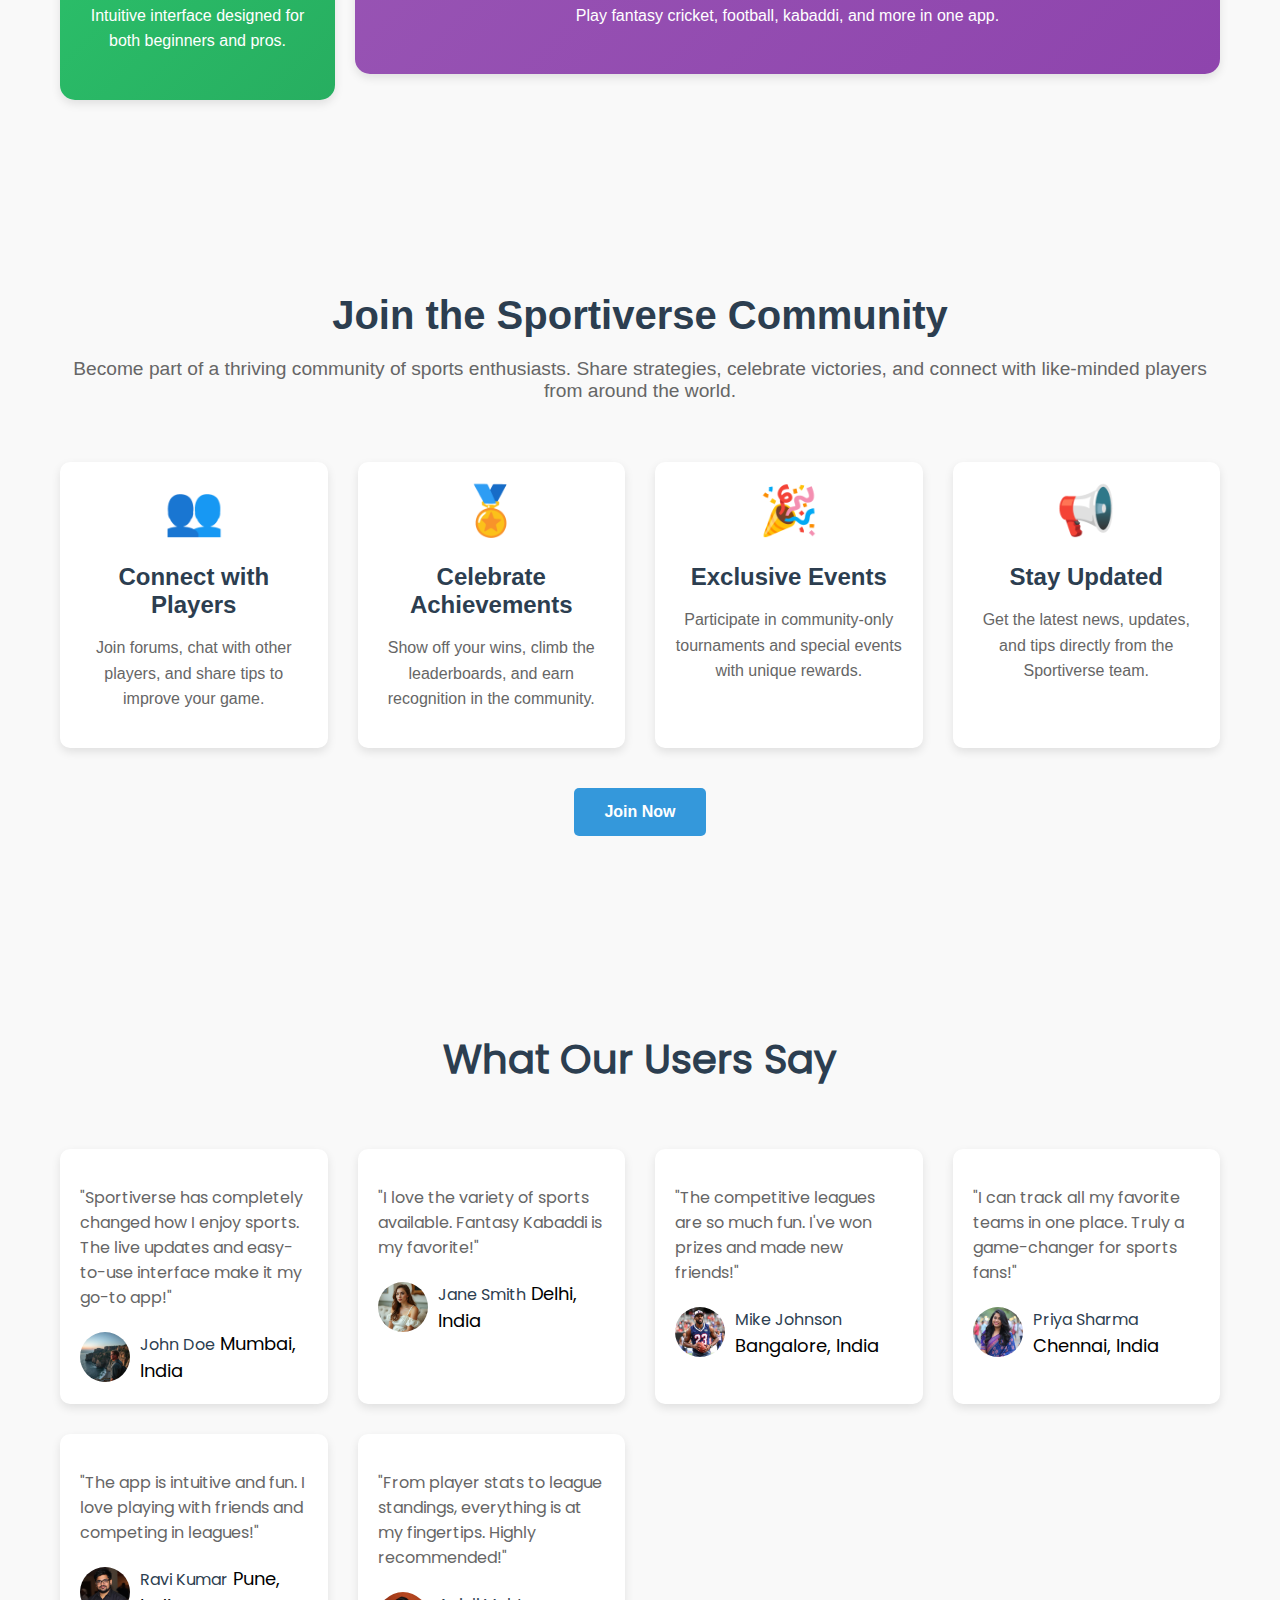
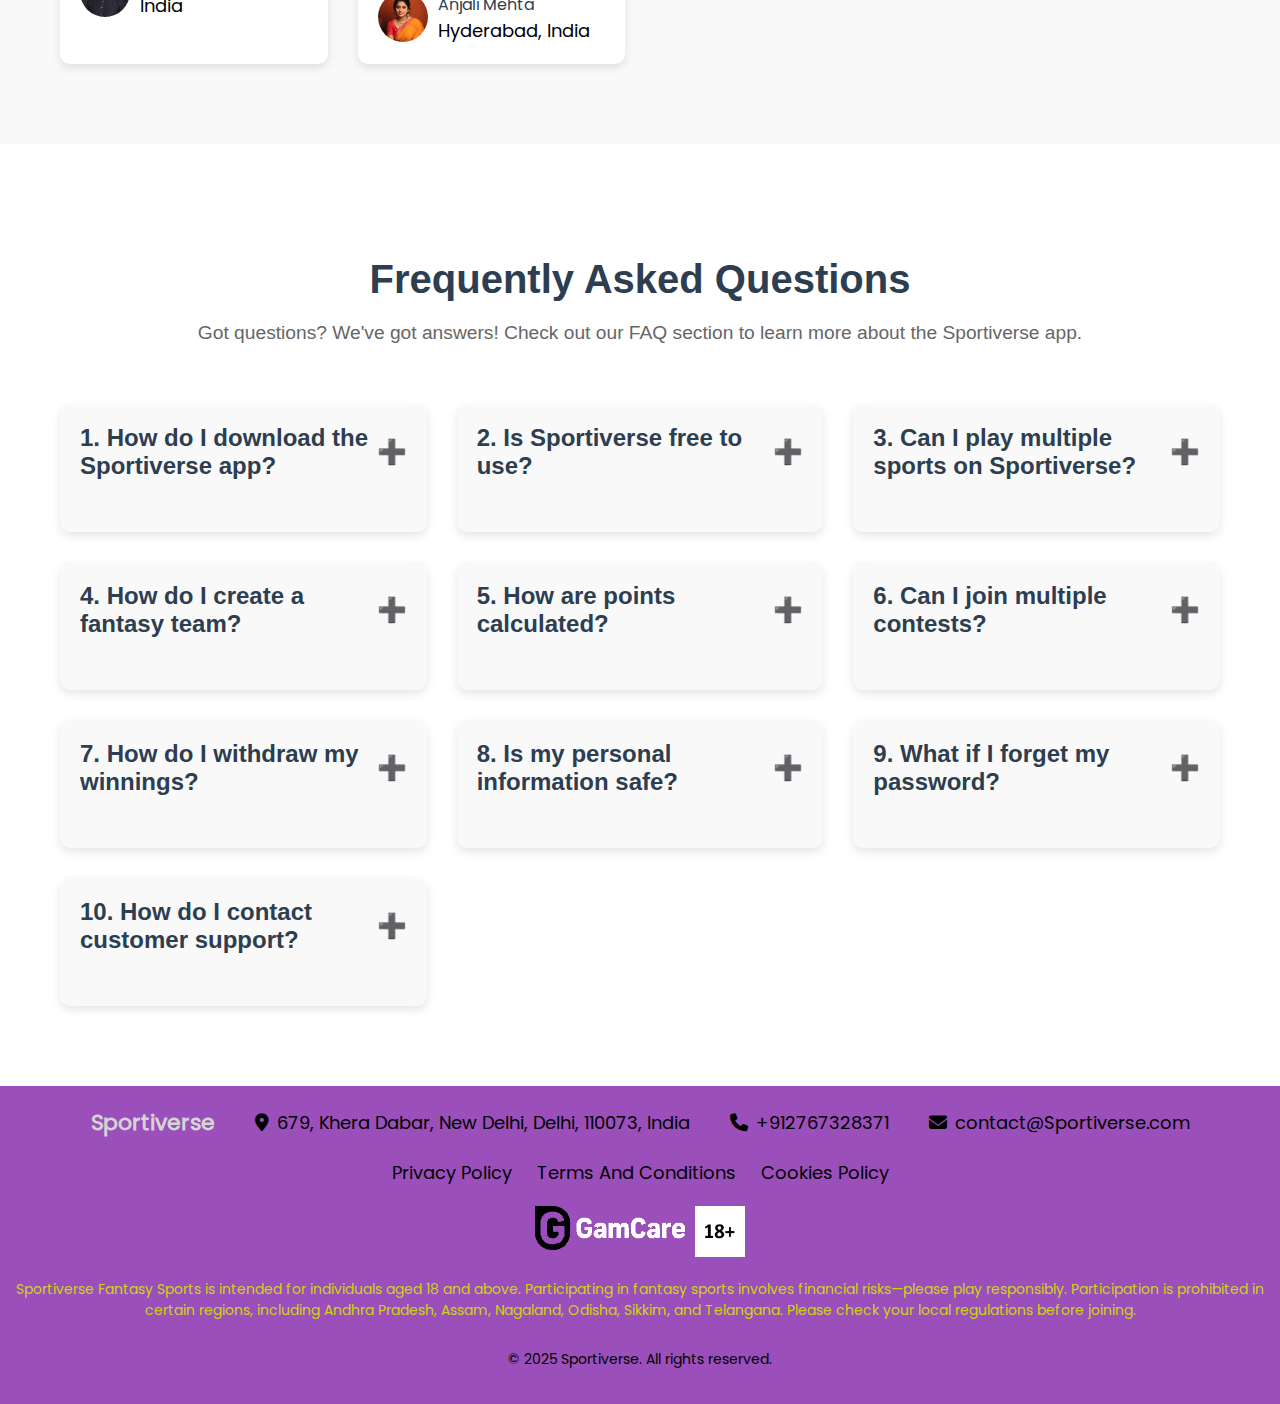
==== commit 59a2d76e: "fix" ====
--- a/app/index.html
+++ b/app/index.html
@@ -16,6 +16,7 @@
 
     <script src="/burgerMenu.js" defer></script>
     <script src="/header.js" defer></script>
+    <script src="/faq.js" defer></script>
 
 </head>
 
@@ -53,24 +54,327 @@
 
     <main class="app-content">
 
-        <section class="app-hero">
-            <div class="container app">
-                <div class="app-content">
-                    <h1>Take Fantasy Sports Anywhere with Sportiverse</h1>
-                    <p class="app-subtitle">
-                        Assemble your dream team, monitor live scores, and compete with players from around the globe—all from your mobile device. The Sportiverse app is your entry point to an exciting fantasy sports adventure.
+
+        <!-- Секция 1: Герой-секция с призывом к действию -->
+        <section class="sportiverse-app-hero">
+            <div class="sportiverse-container">
+                <div class="sportiverse-hero-content">
+                    <h1 class="sportiverse-hero-title">Your Ultimate Fantasy Sports App</h1>
+                    <p class="sportiverse-hero-description">
+                        Join millions of players worldwide and experience the thrill of fantasy sports like never before. Download the Sportiverse app today and start building your dream team!
                     </p>
-                    <div class="app-buttons">
-                        <a href="/index.html#form" class="btn primary">Download for Android</a>
-                        <a href="/index.html#form" class="btn secondary">Download for iOS</a>
-                    </div>
-                </div>
-                <div class="app-image">
-                    <img src="assets/img/new2.jpg" alt="Sportiverse Mobile App Preview">
+                    <div class="sportiverse-hero-buttons">
+                        <a href="/contacts/" class="sportiverse-hero-button sportiverse-apple-button">
+                            Download on the <strong>Apple Store</strong>
+                        </a>
+                        <a href="/contacts/" class="sportiverse-hero-button sportiverse-google-button">
+                            Download on <strong>Google Play</strong>
+                        </a>
+                    </div>
                 </div>
             </div>
         </section>
-
+<!-- Секция 2: Преимущества приложения -->
+<section class="sportiverse-features">
+    <div class="sportiverse-container">
+        <h2 class="sportiverse-features-title">Why Choose Sportiverse?</h2>
+        <div class="sportiverse-features-layout">
+            <!-- Feature 1 -->
+            <div class="sportiverse-feature-card sportiverse-feature-card-1">
+                <div class="sportiverse-feature-icon">
+                    <img src="/img/app/app1.jpg" alt="Live Updates">
+                </div>
+                <h3 class="sportiverse-feature-title">Live Updates</h3>
+                <p class="sportiverse-feature-description">
+                    Stay updated with real-time scores, player stats, and match highlights.
+                </p>
+            </div>
+
+            <!-- Feature 2 -->
+            <div class="sportiverse-feature-card sportiverse-feature-card-2">
+                <div class="sportiverse-feature-icon">
+                    <img src="/img/app/app4.jpg" alt="Competitive Leagues">
+                </div>
+                <h3 class="sportiverse-feature-title">Competitive Leagues</h3>
+                <p class="sportiverse-feature-description">
+                    Join leagues, compete with friends, and win exciting prizes.
+                </p>
+            </div>
+
+            <!-- Feature 3 -->
+            <div class="sportiverse-feature-card sportiverse-feature-card-3">
+                <div class="sportiverse-feature-icon">
+                    <img src="/img/app/app3.jpg" alt="Easy to Use">
+                </div>
+                <h3 class="sportiverse-feature-title">Easy to Use</h3>
+                <p class="sportiverse-feature-description">
+                    Intuitive interface designed for both beginners and pros.
+                </p>
+            </div>
+
+            <!-- Feature 4 -->
+            <div class="sportiverse-feature-card sportiverse-feature-card-4">
+                <div class="sportiverse-feature-icon">
+                    <img src="/img/app/app2.jpg" alt="Multiple Sports">
+                </div>
+                <h3 class="sportiverse-feature-title">Multiple Sports</h3>
+                <p class="sportiverse-feature-description">
+                    Play fantasy cricket, football, kabaddi, and more in one app.
+                </p>
+            </div>
+        </div>
+    </div>
+</section>
+<!-- Секция 3: Join the Sportiverse Community -->
+<section class="sportiverse-community">
+    <div class="sportiverse-container">
+        <h2 class="sportiverse-community-title">Join the Sportiverse Community</h2>
+        <p class="sportiverse-community-intro">
+            Become part of a thriving community of sports enthusiasts. Share strategies, celebrate victories, and connect with like-minded players from around the world.
+        </p>
+        <div class="sportiverse-community-grid">
+            <!-- Community Feature 1 -->
+            <div class="sportiverse-community-card">
+                <div class="sportiverse-community-icon">👥</div>
+                <h3 class="sportiverse-community-feature-title">Connect with Players</h3>
+                <p class="sportiverse-community-feature-description">
+                    Join forums, chat with other players, and share tips to improve your game.
+                </p>
+            </div>
+
+            <!-- Community Feature 2 -->
+            <div class="sportiverse-community-card">
+                <div class="sportiverse-community-icon">🏅</div>
+                <h3 class="sportiverse-community-feature-title">Celebrate Achievements</h3>
+                <p class="sportiverse-community-feature-description">
+                    Show off your wins, climb the leaderboards, and earn recognition in the community.
+                </p>
+            </div>
+
+            <!-- Community Feature 3 -->
+            <div class="sportiverse-community-card">
+                <div class="sportiverse-community-icon">🎉</div>
+                <h3 class="sportiverse-community-feature-title">Exclusive Events</h3>
+                <p class="sportiverse-community-feature-description">
+                    Participate in community-only tournaments and special events with unique rewards.
+                </p>
+            </div>
+
+            <!-- Community Feature 4 -->
+            <div class="sportiverse-community-card">
+                <div class="sportiverse-community-icon">📢</div>
+                <h3 class="sportiverse-community-feature-title">Stay Updated</h3>
+                <p class="sportiverse-community-feature-description">
+                    Get the latest news, updates, and tips directly from the Sportiverse team.
+                </p>
+            </div>
+        </div>
+        <div class="sportiverse-community-cta">
+            <a href="/contacts/" class="sportiverse-community-button">Join Now</a>
+        </div>
+    </div>
+</section>
+<!-- Секция 4: Отзывы пользователей -->
+<section class="sportiverse-app-testimonials">
+    <div class="sportiverse-container">
+        <h2 class="sportiverse-testimonials-title">What Our Users Say</h2>
+        <div class="sportiverse-testimonials-grid">
+            <div class="sportiverse-testimonial-card">
+                <p class="sportiverse-testimonial-text">
+                    "Sportiverse has completely changed how I enjoy sports. The live updates and easy-to-use interface make it my go-to app!"
+                </p>
+                <div class="sportiverse-testimonial-author">
+                    <img src="/img/app/user1.jpg" alt="User 1" class="sportiverse-testimonial-avatar">
+                    <div class="sportiverse-testimonial-details">
+                        <span class="sportiverse-testimonial-name">John Doe</span>
+                        <span class="sportiverse-testimonial-location">Mumbai, India</span>
+                    </div>
+                </div>
+            </div>
+            <div class="sportiverse-testimonial-card">
+                <p class="sportiverse-testimonial-text">
+                    "I love the variety of sports available. Fantasy Kabaddi is my favorite!"
+                </p>
+                <div class="sportiverse-testimonial-author">
+                    <img src="/img/app/user2.jpg" alt="User 2" class="sportiverse-testimonial-avatar">
+                    <div class="sportiverse-testimonial-details">
+                        <span class="sportiverse-testimonial-name">Jane Smith</span>
+                        <span class="sportiverse-testimonial-location">Delhi, India</span>
+                    </div>
+                </div>
+            </div>
+            <div class="sportiverse-testimonial-card">
+                <p class="sportiverse-testimonial-text">
+                    "The competitive leagues are so much fun. I've won prizes and made new friends!"
+                </p>
+                <div class="sportiverse-testimonial-author">
+                    <img src="/img/app/user3.jpg" alt="User 3" class="sportiverse-testimonial-avatar">
+                    <div class="sportiverse-testimonial-details">
+                        <span class="sportiverse-testimonial-name">Mike Johnson</span>
+                        <span class="sportiverse-testimonial-location">Bangalore, India</span>
+                    </div>
+                </div>
+            </div>
+            <div class="sportiverse-testimonial-card">
+                <p class="sportiverse-testimonial-text">
+                    "I can track all my favorite teams in one place. Truly a game-changer for sports fans!"
+                </p>
+                <div class="sportiverse-testimonial-author">
+                    <img src="/img/app/user4.jpg" alt="User 4" class="sportiverse-testimonial-avatar">
+                    <div class="sportiverse-testimonial-details">
+                        <span class="sportiverse-testimonial-name">Priya Sharma</span>
+                        <span class="sportiverse-testimonial-location">Chennai, India</span>
+                    </div>
+                </div>
+            </div>
+            <div class="sportiverse-testimonial-card">
+                <p class="sportiverse-testimonial-text">
+                    "The app is intuitive and fun. I love playing with friends and competing in leagues!"
+                </p>
+                <div class="sportiverse-testimonial-author">
+                    <img src="/img/app/user5.jpg" alt="User 5" class="sportiverse-testimonial-avatar">
+                    <div class="sportiverse-testimonial-details">
+                        <span class="sportiverse-testimonial-name">Ravi Kumar</span>
+                        <span class="sportiverse-testimonial-location">Pune, India</span>
+                    </div>
+                </div>
+            </div>
+            <div class="sportiverse-testimonial-card">
+                <p class="sportiverse-testimonial-text">
+                    "From player stats to league standings, everything is at my fingertips. Highly recommended!"
+                </p>
+                <div class="sportiverse-testimonial-author">
+                    <img src="/img/app/user6.jpg" alt="User 6" class="sportiverse-testimonial-avatar">
+                    <div class="sportiverse-testimonial-details">
+                        <span class="sportiverse-testimonial-name">Anjali Mehta</span>
+                        <span class="sportiverse-testimonial-location">Hyderabad, India</span>
+                    </div>
+                </div>
+            </div>
+        </div>
+    </div>
+</section>
+
+<!-- Секция FAQ -->
+<section class="sportiverse-faq">
+    <div class="sportiverse-container">
+        <h2 class="sportiverse-faq-title">Frequently Asked Questions</h2>
+        <p class="sportiverse-faq-intro">
+            Got questions? We've got answers! Check out our FAQ section to learn more about the Sportiverse app.
+        </p>
+        <div class="sportiverse-faq-grid">
+            <!-- Question 1 -->
+            <div class="sportiverse-faq-card">
+                <div class="sportiverse-faq-question" onclick="toggleAnswer(1)">
+                    <h3>1. How do I download the Sportiverse app?</h3>
+                    <span class="sportiverse-faq-icon">➕</span>
+                </div>
+                <p class="sportiverse-faq-answer" id="answer-1">
+                    You can download the Sportiverse app from the Apple Store or Google Play. Just search for "Sportiverse" and click "Install."
+                </p>
+            </div>
+
+            <!-- Question 2 -->
+            <div class="sportiverse-faq-card">
+                <div class="sportiverse-faq-question" onclick="toggleAnswer(2)">
+                    <h3>2. Is Sportiverse free to use?</h3>
+                    <span class="sportiverse-faq-icon">➕</span>
+                </div>
+                <p class="sportiverse-faq-answer" id="answer-2">
+                    Yes, the Sportiverse app is free to download and use. However, some contests may require an entry fee.
+                </p>
+            </div>
+
+            <!-- Question 3 -->
+            <div class="sportiverse-faq-card">
+                <div class="sportiverse-faq-question" onclick="toggleAnswer(3)">
+                    <h3>3. Can I play multiple sports on Sportiverse?</h3>
+                    <span class="sportiverse-faq-icon">➕</span>
+                </div>
+                <p class="sportiverse-faq-answer" id="answer-3">
+                    Absolutely! Sportiverse supports fantasy cricket, football, kabaddi, and more. You can switch between sports easily.
+                </p>
+            </div>
+
+            <!-- Question 4 -->
+            <div class="sportiverse-faq-card">
+                <div class="sportiverse-faq-question" onclick="toggleAnswer(4)">
+                    <h3>4. How do I create a fantasy team?</h3>
+                    <span class="sportiverse-faq-icon">➕</span>
+                </div>
+                <p class="sportiverse-faq-answer" id="answer-4">
+                    Simply select a match, choose your players within the budget, and assign a captain and vice-captain. Your team is ready to compete!
+                </p>
+            </div>
+
+            <!-- Question 5 -->
+            <div class="sportiverse-faq-card">
+                <div class="sportiverse-faq-question" onclick="toggleAnswer(5)">
+                    <h3>5. How are points calculated?</h3>
+                    <span class="sportiverse-faq-icon">➕</span>
+                </div>
+                <p class="sportiverse-faq-answer" id="answer-5">
+                    Points are based on real-time player performance, such as runs, wickets, goals, and more. Check the "Scoring System" section in the app for details.
+                </p>
+            </div>
+
+            <!-- Question 6 -->
+            <div class="sportiverse-faq-card">
+                <div class="sportiverse-faq-question" onclick="toggleAnswer(6)">
+                    <h3>6. Can I join multiple contests?</h3>
+                    <span class="sportiverse-faq-icon">➕</span>
+                </div>
+                <p class="sportiverse-faq-answer" id="answer-6">
+                    Yes, you can join as many contests as you like for a single match, as long as you have enough balance.
+                </p>
+            </div>
+
+            <!-- Question 7 -->
+            <div class="sportiverse-faq-card">
+                <div class="sportiverse-faq-question" onclick="toggleAnswer(7)">
+                    <h3>7. How do I withdraw my winnings?</h3>
+                    <span class="sportiverse-faq-icon">➕</span>
+                </div>
+                <p class="sportiverse-faq-answer" id="answer-7">
+                    Go to the "Wallet" section, select "Withdraw," and follow the instructions. Withdrawals are processed within 24-48 hours.
+                </p>
+            </div>
+
+            <!-- Question 8 -->
+            <div class="sportiverse-faq-card">
+                <div class="sportiverse-faq-question" onclick="toggleAnswer(8)">
+                    <h3>8. Is my personal information safe?</h3>
+                    <span class="sportiverse-faq-icon">➕</span>
+                </div>
+                <p class="sportiverse-faq-answer" id="answer-8">
+                    Yes, we use advanced encryption to protect your data. Your personal information is never shared with third parties.
+                </p>
+            </div>
+
+            <!-- Question 9 -->
+            <div class="sportiverse-faq-card">
+                <div class="sportiverse-faq-question" onclick="toggleAnswer(9)">
+                    <h3>9. What if I forget my password?</h3>
+                    <span class="sportiverse-faq-icon">➕</span>
+                </div>
+                <p class="sportiverse-faq-answer" id="answer-9">
+                    Click on "Forgot Password" on the login screen, enter your registered email, and follow the instructions to reset your password.
+                </p>
+            </div>
+
+            <!-- Question 10 -->
+            <div class="sportiverse-faq-card">
+                <div class="sportiverse-faq-question" onclick="toggleAnswer(10)">
+                    <h3>10. How do I contact customer support?</h3>
+                    <span class="sportiverse-faq-icon">➕</span>
+                </div>
+                <p class="sportiverse-faq-answer" id="answer-10">
+                    You can reach us via the "Support" section in the app or email us at contact@Sportiverse.com. We're here to help!
+                </p>
+            </div>
+        </div>
+    </div>
+</section>
     </main>
 
     <footer class="site-footer">
--- a/style.css
+++ b/style.css
@@ -609,6 +609,13 @@
     gap: 30px;
     padding: 0 20px;
   }
+
+  @media (max-width:850px) {
+    .Blog-grid {
+        grid-template-columns: repeat(1, 1fr); /* Ð”Ð²Ðµ ÐºÐ¾Ð»Ð¾Ð½ÐºÐ¸ */
+      }
+    
+  }
   
   .Blog-block {
     background-color: var(--footer-header-bg);
@@ -768,13 +775,664 @@
   
 
 
-
-
-
-
-
-
-
+/* Основные стили */
+.sportiverse-fantasy-games {
+    background-color: #f9f9f9;
+    padding: 60px 0;
+    font-family: 'Arial', sans-serif;
+    color: #333;
+}
+
+.sportiverse-container {
+    max-width: 1200px;
+    margin: 0 auto;
+    padding: 0 20px;
+}
+
+.sportiverse-fantasy-intro {
+    text-align: center;
+    margin-bottom: 60px;
+}
+
+.sportiverse-fantasy-title {
+    font-size: 2.5rem;
+    color: #2c3e50;
+    margin-bottom: 20px;
+}
+
+.sportiverse-fantasy-description {
+    font-size: 1.2rem;
+    color: #666;
+    max-width: 800px;
+    margin: 0 auto;
+}
+
+/* Стили для карточек игр */
+.sportiverse-fantasy-card {
+    display: flex;
+    align-items: center;
+    background: #fff;
+    border-radius: 12px;
+    box-shadow: 0 4px 10px rgba(0, 0, 0, 0.1);
+    margin-bottom: 40px;
+    overflow: hidden;
+    transition: transform 0.3s ease, box-shadow 0.3s ease;
+}
+
+.sportiverse-fantasy-card:hover {
+    transform: translateY(-10px);
+    box-shadow: 0 8px 20px rgba(0, 0, 0, 0.15);
+}
+
+.sportiverse-fantasy-content {
+    flex: 1;
+    padding: 40px;
+}
+
+.sportiverse-fantasy-card-title {
+    font-size: 2rem;
+    color: #2c3e50;
+    margin-bottom: 20px;
+}
+
+.sportiverse-fantasy-card-text {
+    font-size: 1rem;
+    color: #666;
+    line-height: 1.6;
+    margin-bottom: 30px;
+}
+
+.sportiverse-fantasy-button {
+    display: inline-block;
+    background-color: #9a4fba;
+    color: #fff;
+    padding: 12px 30px;
+    border-radius: 5px;
+    text-decoration: none;
+    font-size: 1rem;
+    transition: background-color 0.3s ease;
+}
+
+.sportiverse-fantasy-button:hover {
+    background-color: #2980b9;
+}
+
+.sportiverse-fantasy-image {
+    flex: 1;
+}
+
+.sportiverse-fantasy-image img {
+    width: 100%;
+    height: 100%;
+    object-fit: cover;
+}
+
+/* Обратный порядок для карточки Football */
+.sportiverse-reverse {
+    flex-direction: row-reverse;
+}
+
+/* Адаптация для мобильных устройств */
+@media (max-width: 768px) {
+    .sportiverse-fantasy-card {
+        flex-direction: column;
+    }
+
+    .sportiverse-reverse {
+        flex-direction: column;
+    }
+
+    .sportiverse-fantasy-content {
+        padding: 20px;
+    }
+
+    .sportiverse-fantasy-image img {
+        height: 200px;
+    }
+}
+
+
+
+/* Основные стили */
+.sportiverse-container {
+    max-width: 1200px;
+    margin: 0 auto;
+    padding: 0 20px;
+}
+
+/* Секция 1: Герой-секция */
+.sportiverse-app-hero {
+    background: linear-gradient(135deg, #5e34db, #752e7e);
+    color: #fff;
+    padding: 100px 0;
+    display: flex;
+    align-items: center;
+}
+
+.sportiverse-hero-content {
+    flex: 1;
+}
+
+.sportiverse-hero-title {
+    font-size: 3rem;
+    margin-bottom: 20px;
+}
+
+.sportiverse-hero-description {
+    font-size: 1.2rem;
+    margin-bottom: 40px;
+}
+
+.sportiverse-hero-buttons {
+    display: flex;
+    gap: 20px;
+}
+
+.sportiverse-hero-button img {
+    width: 150px;
+}
+
+.sportiverse-hero-image {
+    flex: 1;
+    text-align: right;
+}
+
+.sportiverse-hero-image img {
+    max-width: 100%;
+    height: auto;
+}
+
+/* Секция 2: Преимущества */
+.sportiverse-app-features {
+    padding: 80px 0;
+    background-color: #f9f9f9;
+}
+
+.sportiverse-features-title {
+    text-align: center;
+    font-size: 2.5rem;
+    margin-bottom: 60px;
+    color: #2c3e50;
+}
+
+.sportiverse-features-grid {
+    display: grid;
+    grid-template-columns: repeat(auto-fit, minmax(250px, 1fr));
+    gap: 30px;
+}
+
+.sportiverse-feature-card {
+    text-align: center;
+    padding: 20px;
+    background: #fff;
+    border-radius: 10px;
+    box-shadow: 0 4px 10px rgba(0, 0, 0, 0.1);
+}
+
+.sportiverse-feature-icon {
+    width: 100%;
+    height: 300px;
+    margin-bottom: 20px;
+}
+
+.sportiverse-feature-title {
+    font-size: 1.5rem;
+    margin-bottom: 10px;
+    color: #2c3e50;
+}
+
+.sportiverse-feature-description {
+    font-size: 1rem;
+    color: #666;
+}
+
+/* Секция 3: Как это работает */
+.sportiverse-app-how-it-works {
+    padding: 80px 0;
+}
+
+.sportiverse-how-it-works-title {
+    text-align: center;
+    font-size: 2.5rem;
+    margin-bottom: 60px;
+    color: #2c3e50;
+}
+
+.sportiverse-steps-grid {
+    display: grid;
+    grid-template-columns: repeat(auto-fit, minmax(250px, 1fr));
+    gap: 30px;
+}
+
+.sportiverse-step-card {
+    text-align: center;
+    padding: 20px;
+    background: #fff;
+    border-radius: 10px;
+    box-shadow: 0 4px 10px rgba(0, 0, 0, 0.1);
+}
+
+.sportiverse-step-number {
+    font-size: 2rem;
+    font-weight: bold;
+    color: #3498db;
+    margin-bottom: 10px;
+}
+
+.sportiverse-step-title {
+    font-size: 1.5rem;
+    margin-bottom: 10px;
+    color: #2c3e50;
+}
+
+.sportiverse-step-description {
+    font-size: 1rem;
+    color: #666;
+}
+
+/* Секция 4: Отзывы */
+.sportiverse-app-testimonials {
+    padding: 80px 0;
+    background-color: #f9f9f9;
+}
+
+.sportiverse-testimonials-title {
+    text-align: center;
+    font-size: 2.5rem;
+    margin-bottom: 60px;
+    color: #2c3e50;
+}
+
+.sportiverse-testimonials-grid {
+    display: grid;
+    grid-template-columns: repeat(auto-fit, minmax(250px, 1fr));
+    gap: 30px;
+}
+
+.sportiverse-testimonial-card {
+    background: #fff;
+    padding: 20px;
+    border-radius: 10px;
+    box-shadow: 0 4px 10px rgba(0, 0, 0, 0.1);
+}
+
+.sportiverse-testimonial-text {
+    font-size: 1rem;
+    color: #666;
+    margin-bottom: 20px;
+}
+
+.sportiverse-testimonial-author {
+    display: flex;
+    align-items: center;
+}
+
+.sportiverse-testimonial-avatar {
+    width: 50px;
+    height: 50px;
+    border-radius: 50%;
+    margin-right: 10px;
+}
+
+.sportiverse-testimonial-name {
+    font-size: 1rem;
+    color: #2c3e50;
+}
+
+
+
+
+
+
+.sportiverse-container {
+    max-width: 1200px;
+    margin: 0 auto;
+    padding: 0 20px;
+}
+
+.sportiverse-hero-title {
+    font-size: 3rem;
+    margin-bottom: 20px;
+}
+
+.sportiverse-hero-description {
+    font-size: 1.2rem;
+    margin-bottom: 40px;
+}
+
+.sportiverse-hero-buttons {
+    display: flex;
+    justify-content: center;
+    gap: 20px;
+    flex-wrap: wrap;
+}
+
+.sportiverse-hero-button {
+    display: inline-block;
+    padding: 15px 30px;
+    border-radius: 5px;
+    text-decoration: none;
+    font-size: 1rem;
+    font-weight: bold;
+    transition: background-color 0.3s ease, transform 0.3s ease;
+}
+
+.sportiverse-apple-button {
+    background-color: #000;
+    color: #fff;
+}
+
+.sportiverse-google-button {
+    background-color: #fff;
+    color: #000;
+}
+
+.sportiverse-hero-button:hover {
+    transform: translateY(-5px);
+    opacity: 0.9;
+}
+
+/* Основные стили для секции */
+.sportiverse-community {
+    background-color: #f9f9f9;
+    padding: 80px 0;
+    font-family: 'Arial', sans-serif;
+    color: #333;
+}
+
+.sportiverse-container {
+    max-width: 1200px;
+    margin: 0 auto;
+    padding: 0 20px;
+}
+
+.sportiverse-community-title {
+    text-align: center;
+    font-size: 2.5rem;
+    color: #2c3e50;
+    margin-bottom: 20px;
+}
+
+.sportiverse-community-intro {
+    text-align: center;
+    font-size: 1.2rem;
+    color: #666;
+    margin-bottom: 60px;
+}
+
+/* Стили для сетки карточек */
+.sportiverse-community-grid {
+    display: grid;
+    grid-template-columns: repeat(auto-fit, minmax(250px, 1fr));
+    gap: 30px;
+}
+
+.sportiverse-community-card {
+    text-align: center;
+    padding: 20px;
+    background: #fff;
+    border-radius: 10px;
+    box-shadow: 0 4px 10px rgba(0, 0, 0, 0.1);
+    transition: transform 0.3s ease, box-shadow 0.3s ease;
+}
+
+.sportiverse-community-card:hover {
+    transform: translateY(-10px);
+    box-shadow: 0 8px 20px rgba(0, 0, 0, 0.15);
+}
+
+.sportiverse-community-icon {
+    font-size: 3rem;
+    margin-bottom: 20px;
+}
+
+.sportiverse-community-feature-title {
+    font-size: 1.5rem;
+    color: #2c3e50;
+    margin-bottom: 15px;
+}
+
+.sportiverse-community-feature-description {
+    font-size: 1rem;
+    color: #666;
+    line-height: 1.6;
+}
+
+/* Стили для кнопки CTA */
+.sportiverse-community-cta {
+    text-align: center;
+    margin-top: 40px;
+}
+
+.sportiverse-community-button {
+    display: inline-block;
+    background-color: #3498db;
+    color: #fff;
+    padding: 15px 30px;
+    border-radius: 5px;
+    text-decoration: none;
+    font-size: 1rem;
+    font-weight: bold;
+    transition: background-color 0.3s ease;
+}
+
+.sportiverse-community-button:hover {
+    background-color: #2980b9;
+}
+
+/* Основные стили для секции */
+.sportiverse-features {
+    background-color: #f9f9f9;
+    padding: 80px 0;
+    font-family: 'Arial', sans-serif;
+    color: #333;
+}
+
+.sportiverse-container {
+    max-width: 1200px;
+    margin: 0 auto;
+    padding: 0 20px;
+}
+
+.sportiverse-features-title {
+    text-align: center;
+    font-size: 2.5rem;
+    color: #2c3e50;
+    margin-bottom: 60px;
+}
+
+/* Асимметричный макет для карточек */
+.sportiverse-features-layout {
+    display: grid;
+    grid-template-columns: repeat(4, 1fr);
+    grid-template-rows: auto;
+    gap: 20px;
+    align-items: start;
+}
+
+@media (max-width:700px) {
+    .sportiverse-features-layout{
+        display: flex;
+        flex-direction: column;
+        gap: 20px;
+        width: 100%;
+
+    }
+.sportiverse-feature-card {
+    width: 100%;
+}
+    
+}
+
+/* Общие стили для карточек */
+.sportiverse-feature-card {
+    padding: 30px;
+    border-radius: 15px;
+    text-align: center;
+    background: #fff;
+    box-shadow: 0 4px 10px rgba(0, 0, 0, 0.1);
+    transition: transform 0.3s ease, box-shadow 0.3s ease;
+}
+
+.sportiverse-feature-card:hover {
+    transform: translateY(-10px);
+    box-shadow: 0 15px 30px rgba(0, 0, 0, 0.2);
+}
+
+/* Иконки */
+.sportiverse-feature-icon img {
+    width: 100%;
+    margin-bottom: 20px;
+    height: 300px;
+    object-fit: cover;
+}
+
+/* Заголовки */
+.sportiverse-feature-title {
+    font-size: 1.8rem;
+    margin-bottom: 15px;
+    color: #2c3e50;
+}
+
+/* Описание */
+.sportiverse-feature-description {
+    font-size: 1rem;
+    line-height: 1.6;
+    color: #666;
+}
+
+/* Индивидуальные стили для карточек */
+.sportiverse-feature-card-1 {
+    grid-column: 1 / 3;
+    background: linear-gradient(135deg, #3498db, #2c3e50);
+    color: #fff;
+}
+
+.sportiverse-feature-card-1 .sportiverse-feature-title,
+.sportiverse-feature-card-1 .sportiverse-feature-description {
+    color: #fff;
+}
+
+.sportiverse-feature-card-2 {
+    grid-column: 3 / 5;
+    background: linear-gradient(135deg, #e74c3c, #c0392b);
+    color: #fff;
+}
+
+.sportiverse-feature-card-2 .sportiverse-feature-title,
+.sportiverse-feature-card-2 .sportiverse-feature-description {
+    color: #fff;
+}
+
+.sportiverse-feature-card-3 {
+    grid-column: 1 / 2;
+    background: linear-gradient(135deg, #2ecc71, #27ae60);
+    color: #fff;
+}
+
+.sportiverse-feature-card-3 .sportiverse-feature-title,
+.sportiverse-feature-card-3 .sportiverse-feature-description {
+    color: #fff;
+}
+
+.sportiverse-feature-card-4 {
+    grid-column: 2 / 5;
+    background: linear-gradient(135deg, #9b59b6, #8e44ad);
+    color: #fff;
+}
+
+.sportiverse-feature-card-4 .sportiverse-feature-title,
+.sportiverse-feature-card-4 .sportiverse-feature-description {
+    color: #fff;
+}
+.sportiverse-testimonial-details{
+    color: black;
+}
+
+/* Основные стили для секции FAQ */
+.sportiverse-faq {
+    background-color: #fff;
+    padding: 80px 0;
+    font-family: 'Arial', sans-serif;
+    color: #333;
+}
+
+.sportiverse-container {
+    max-width: 1200px;
+    margin: 0 auto;
+    padding: 0 20px;
+}
+
+.sportiverse-faq-title {
+    text-align: center;
+    font-size: 2.5rem;
+    color: #2c3e50;
+    margin-bottom: 20px;
+}
+
+.sportiverse-faq-intro {
+    text-align: center;
+    font-size: 1.2rem;
+    color: #666;
+    margin-bottom: 60px;
+}
+
+/* Сетка для вопросов */
+.sportiverse-faq-grid {
+    display: grid;
+    grid-template-columns: repeat(auto-fit, minmax(300px, 1fr));
+    gap: 30px;
+}
+
+/* Стили для карточек вопросов */
+.sportiverse-faq-card {
+    background: #f9f9f9;
+    padding: 20px;
+    border-radius: 10px;
+    box-shadow: 0 4px 10px rgba(0, 0, 0, 0.1);
+    transition: transform 0.3s ease, box-shadow 0.3s ease;
+}
+
+.sportiverse-faq-card:hover {
+    transform: translateY(-5px);
+    box-shadow: 0 8px 20px rgba(0, 0, 0, 0.15);
+}
+
+.sportiverse-faq-question {
+    display: flex;
+    justify-content: space-between;
+    align-items: center;
+    cursor: pointer;
+}
+
+.sportiverse-faq-question h3 {
+    font-size: 1.5rem;
+    color: #2c3e50;
+    margin: 0;
+}
+
+.sportiverse-faq-icon {
+    font-size: 1.5rem;
+    transition: transform 0.3s ease;
+}
+
+.sportiverse-faq-answer {
+    font-size: 1rem;
+    color: #666;
+    line-height: 1.6;
+    max-height: 0;
+    overflow: hidden;
+    transition: max-height 0.3s ease, padding-top 0.3s ease;
+}
+
+.sportiverse-faq-answer.open {
+    max-height: 200px; /* Adjust based on your content */
+    padding-top: 15px;
+}
+
+.sportiverse-faq-icon.open {
+    transform: rotate(45deg);
+}
 
 
 
